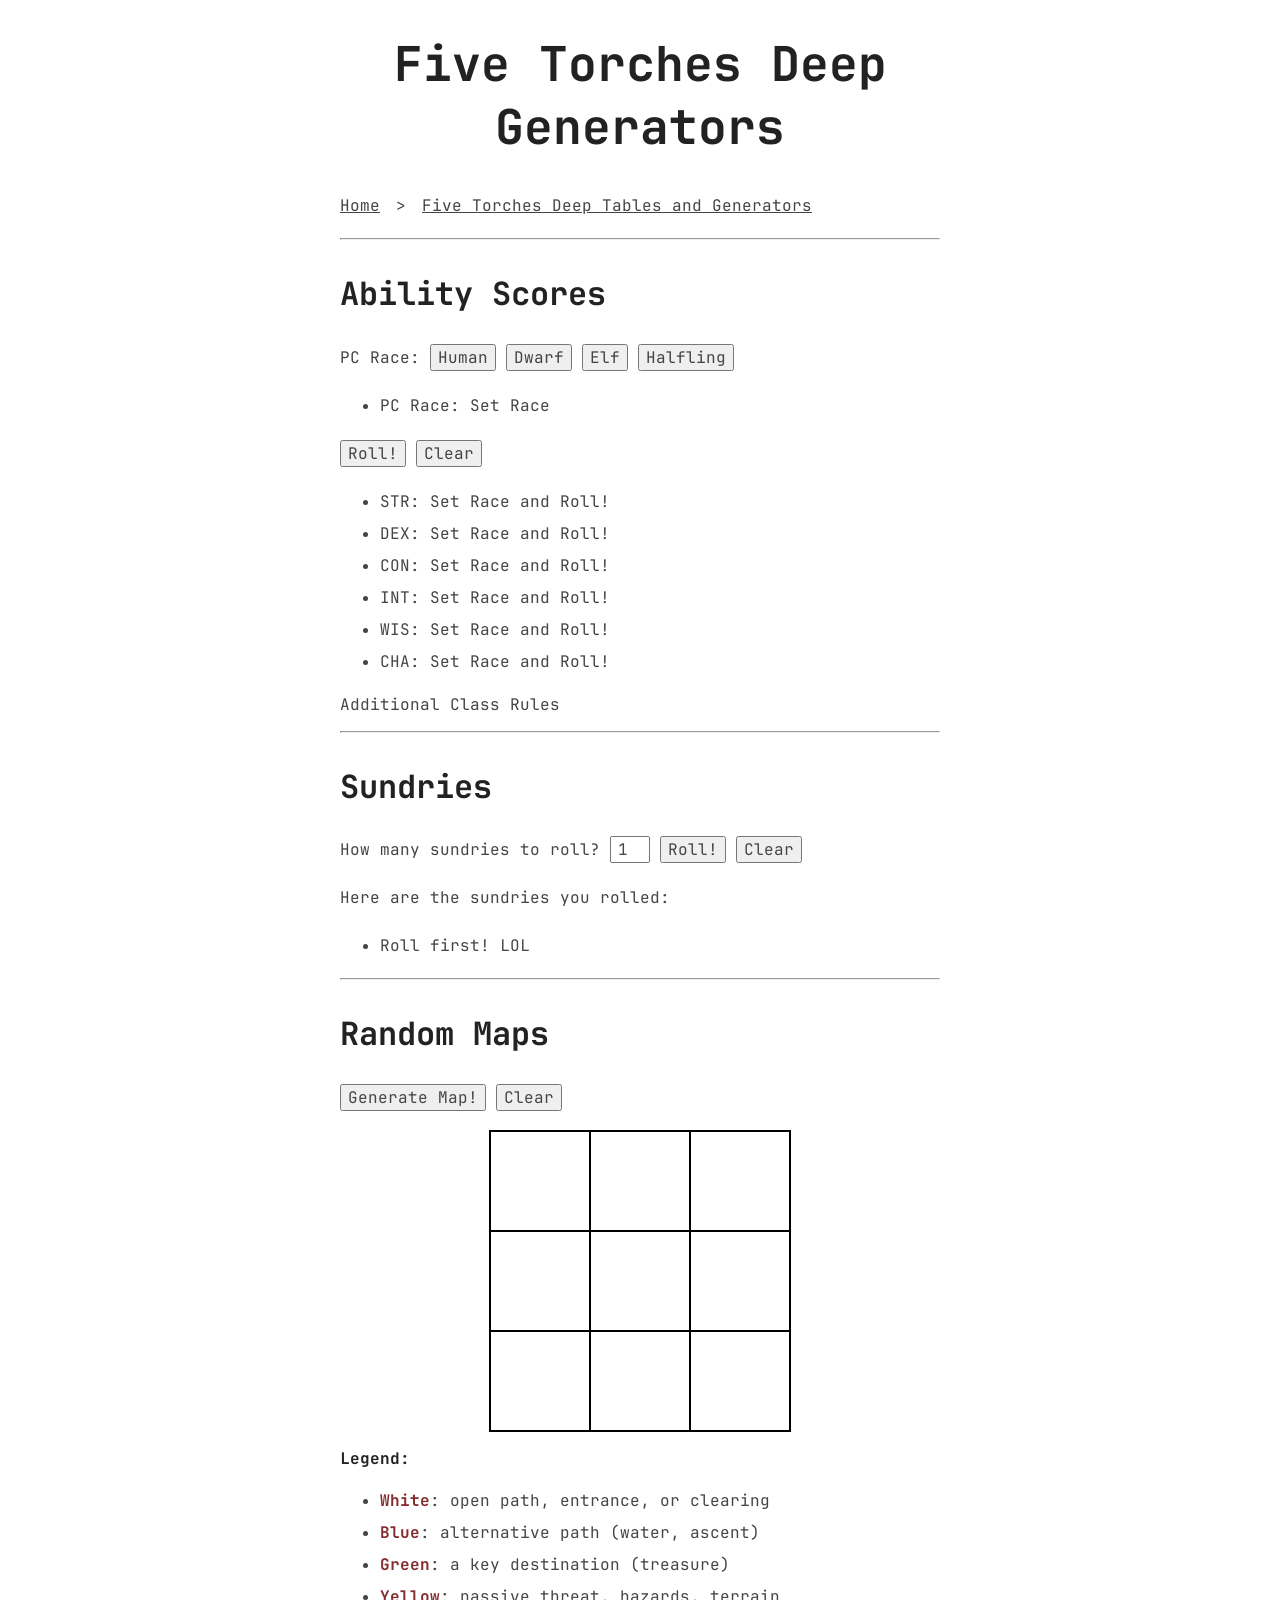
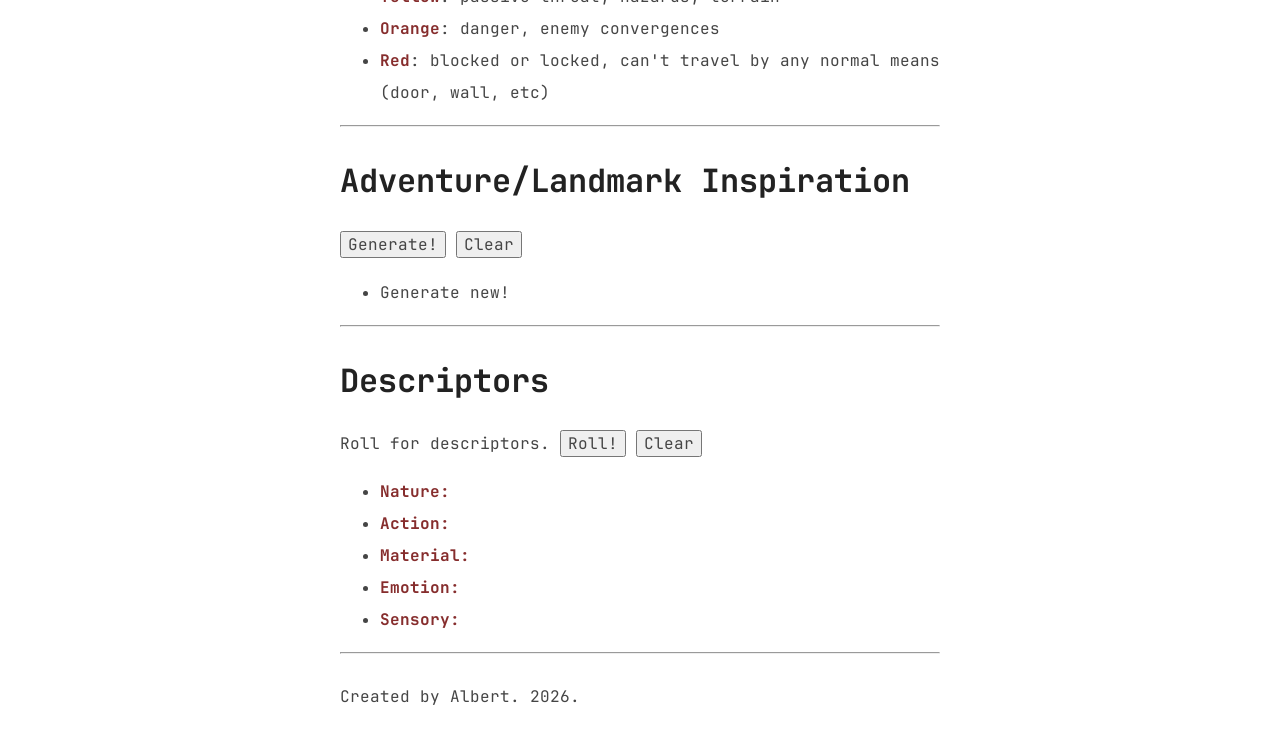
==== 5TD.html @ 1675619d "Aesthetic Clean-ups and New Dropdowns" ====
<!DOCTYPE html>
<html>
    <head>
        <meta charset="utf-8">
        <meta http-equiv="X-UA-Compatible" content="IE=edge">
        <title>Five Torches Deep Generators</title>
        <meta name="viewport" content="width=device-width, initial-scale=1">
        <link rel="stylesheet" href="Styles/JetBrains Mono.css">
        <link rel="stylesheet" href="Styles/style.css">
        <link rel="stylesheet" href="Styles/Blobmoji.css">
        <script type="text/javascript" src="Generators/5td-PCStat.js"></script>
        <script type="text/javascript" src="Generators/5td-mapGenerator.js"></script>
        <script type="text/javascript" src="Generators/5td-sundriesTable.js"></script>
        <script type="text/javascript" src="Generators/5td-inspirationGen.js"></script>
    </head>
    <body>
        <div id="wrapper">
            <h1>Five Torches Deep Generators</h1>
            <nav>
                <ul>
                    <li>
                        <a href="index.html">Home</a>
                        <ul>
                            <li class="activepage">
                                <a href="5TD.html">Five Torches Deep Tables and Generators</a>
                                <ul class="activepage-drop">
                                    <li><a href="CRGE.html">CRGE, UNE, and Bold</a></li>
                                    <li><a href="SoloDark.html">SoloDark for ShadowDark RPG</a></li>
                                </ul>
                            </li>
                        </ul>
                    </li>
                </ul>
            </nav>
            <hr>
            <div id="abilityScores">
                <h2>Ability Scores</h2>
                    <p>
                        <span class="minor-header">PC Race:</span>
                        <input type="button" value="Human" onclick="document.getElementById('raceText').innerHTML='Human';document.getElementById('raceCounter').value='1';document.getElementById('strScore').innerHTML='Set Race and Roll!';document.getElementById('dexScore').innerHTML='Set Race and Roll!';document.getElementById('conScore').innerHTML='Set Race and Roll!';document.getElementById('intScore').innerHTML='Set Race and Roll!';document.getElementById('wisScore').innerHTML='Set Race and Roll!';document.getElementById('chaScore').innerHTML='Set Race and Roll!';document.getElementById('additionalRule').innerHTML='Additional Class Rules';">
                        <input type="button" value="Dwarf" onclick="document.getElementById('raceText').innerHTML='Dwarf';document.getElementById('raceCounter').value='2';document.getElementById('strScore').innerHTML='Set Race and Roll!';document.getElementById('dexScore').innerHTML='Set Race and Roll!';document.getElementById('conScore').innerHTML='Set Race and Roll!';document.getElementById('intScore').innerHTML='Set Race and Roll!';document.getElementById('wisScore').innerHTML='Set Race and Roll!';document.getElementById('chaScore').innerHTML='Set Race and Roll!';document.getElementById('additionalRule').innerHTML='Additional Class Rules';">
                        <input type="button" value="Elf" onclick="document.getElementById('raceText').innerHTML='Elf';document.getElementById('raceCounter').value='3';document.getElementById('strScore').innerHTML='Set Race and Roll!';document.getElementById('dexScore').innerHTML='Set Race and Roll!';document.getElementById('conScore').innerHTML='Set Race and Roll!';document.getElementById('intScore').innerHTML='Set Race and Roll!';document.getElementById('wisScore').innerHTML='Set Race and Roll!';document.getElementById('chaScore').innerHTML='Set Race and Roll!';document.getElementById('additionalRule').innerHTML='Additional Class Rules';">
                        <input type="button" value="Halfling" onclick="document.getElementById('raceText').innerHTML='Halfling';document.getElementById('raceCounter').value='4';document.getElementById('strScore').innerHTML='Set Race and Roll!';document.getElementById('dexScore').innerHTML='Set Race and Roll!';document.getElementById('conScore').innerHTML='Set Race and Roll!';document.getElementById('intScore').innerHTML='Set Race and Roll!';document.getElementById('wisScore').innerHTML='Set Race and Roll!';document.getElementById('chaScore').innerHTML='Set Race and Roll!';document.getElementById('additionalRule').innerHTML='Additional Class Rules';">
                        <ul>
                            <li>PC Race: <span id="raceText">Set Race</span><input type="number" id="raceCounter" style="visibility: hidden;" value="0" min="0"></li>
                        </ul>
                    </p>
                    <p>
                        <input type="button" value="Roll!" onclick="RaceStats(document.getElementById('raceCounter').value)">
                        <input type="button" value="Clear"  onclick="document.getElementById('raceText').innerHTML='Set Race';document.getElementById('raceCounter').value='0';document.getElementById('strScore').innerHTML='Set Race and Roll!';document.getElementById('dexScore').innerHTML='Set Race and Roll!';document.getElementById('conScore').innerHTML='Set Race and Roll!';document.getElementById('intScore').innerHTML='Set Race and Roll!';document.getElementById('wisScore').innerHTML='Set Race and Roll!';document.getElementById('chaScore').innerHTML='Set Race and Roll!';document.getElementById('additionalRule').innerHTML='Additional Class Rules';">
                    </p>
                    <p>
                        <ul>
                            <li>STR: <span id="strScore">Set Race and Roll!</span></li>
                            <li>DEX: <span id="dexScore">Set Race and Roll!</span></li>
                            <li>CON: <span id="conScore">Set Race and Roll!</span></li>
                            <li>INT: <span id="intScore">Set Race and Roll!</span></li>
                            <li>WIS: <span id="wisScore">Set Race and Roll!</span></li>
                            <li>CHA: <span id="chaScore">Set Race and Roll!</span></li>
                        </ul>
                        <span id="additionalRule">Additional Class Rules</span>
                    </p>
            </div>
            <hr>
            <div id="SundriesSection">
                <h2>Sundries</h2>
                <p>
                    How many sundries to roll?
                    <input type="number" min="1" id="sundryNumber" value="1">
                    <input type="button" value="Roll!" onclick="document.getElementById('sundriesCreated').innerHTML='';rollSundries(document.getElementById('sundryNumber').value)">
                    <input type="button" value="Clear" onclick="document.getElementById('sundryNumber').value='1';document.getElementById('sundriesCreated').innerHTML='<li>Roll first! LOL</li>'">
                </p>
                <p>
                    Here are the sundries you rolled:
                    <ul id="sundriesCreated">
                        <li>Roll first! LOL</li>
                    </ul>
                </p>
            </div>
            <hr>
            <div id="randomMap">
                <h2>Random Maps</h2>
                <p>
                    <input type="button" value="Generate Map!" onclick="generateMAP();">
                    <input type="button" value="Clear" onclick="clearMAP();">
                    <div id="boxMap">
                        <div id="map1"></div>
                        <div id="map2"></div>
                        <div id="map3"></div>
                        <div id="map4"></div>
                        <div id="map5"></div>
                        <div id="map6"></div>
                        <div id="map7"></div>
                        <div id="map8"></div>
                        <div id="map9"></div>
                    </div>
                </p>
                <p>
                    <h3>Legend:</h3>
                    <ul>
                        <li><b>White</b>: open path, entrance, or clearing</li>
                        <li><b>Blue</b>: alternative path (water, ascent)</li>
                        <li><b>Green</b>: a key destination (treasure)</li>
                        <li><b>Yellow</b>: passive threat, hazards, terrain</li>
                        <li><b>Orange</b>: danger, enemy convergences</li>
                        <li><b>Red</b>: blocked or locked, can't travel by any normal means (door, wall, etc)</li>
                    </ul>
                </p>
            </div>
            <hr>
            <div id="inspoGenerator">
                <h2>Adventure/Landmark Inspiration</h2>
                <p>
                    <input type="button" value="Generate!" onclick="inspoGen()">
                    <input type="button" value="Clear" onclick="document.getElementById('inspoRes').innerHTML = 'Generate new!';">
                    <ul>
                        <li id="inspoRes">Generate new!</li>
                    </ul>
                </p>
            </div>
            <hr>
            <div id="descriptSect">
                <h2>Descriptors</h2>
                <p>
                    Roll for descriptors.
                    <input type="button" value="Roll!" onclick="descGen();">
                    <input type="button" value="Clear" onclick="clearDesc();">
                    <ul>
                        <li><b>Nature: </b><span id="natureDesc"></span></li>
                        <li><b>Action: </b><span id="actionDesc"></span></li>
                        <li><b>Material: </b><span id="materDesc"></span></li>
                        <li><b>Emotion: </b><span id="emoteDesc"></span></li>
                        <li><b>Sensory: </b><span id="senseDesc"></span></li>
                    </ul>
                </p>
            </div>
            <hr>
            <footer>
                Created by Albert. 2026.
            </footer>
        </div>
    </body>
</html>
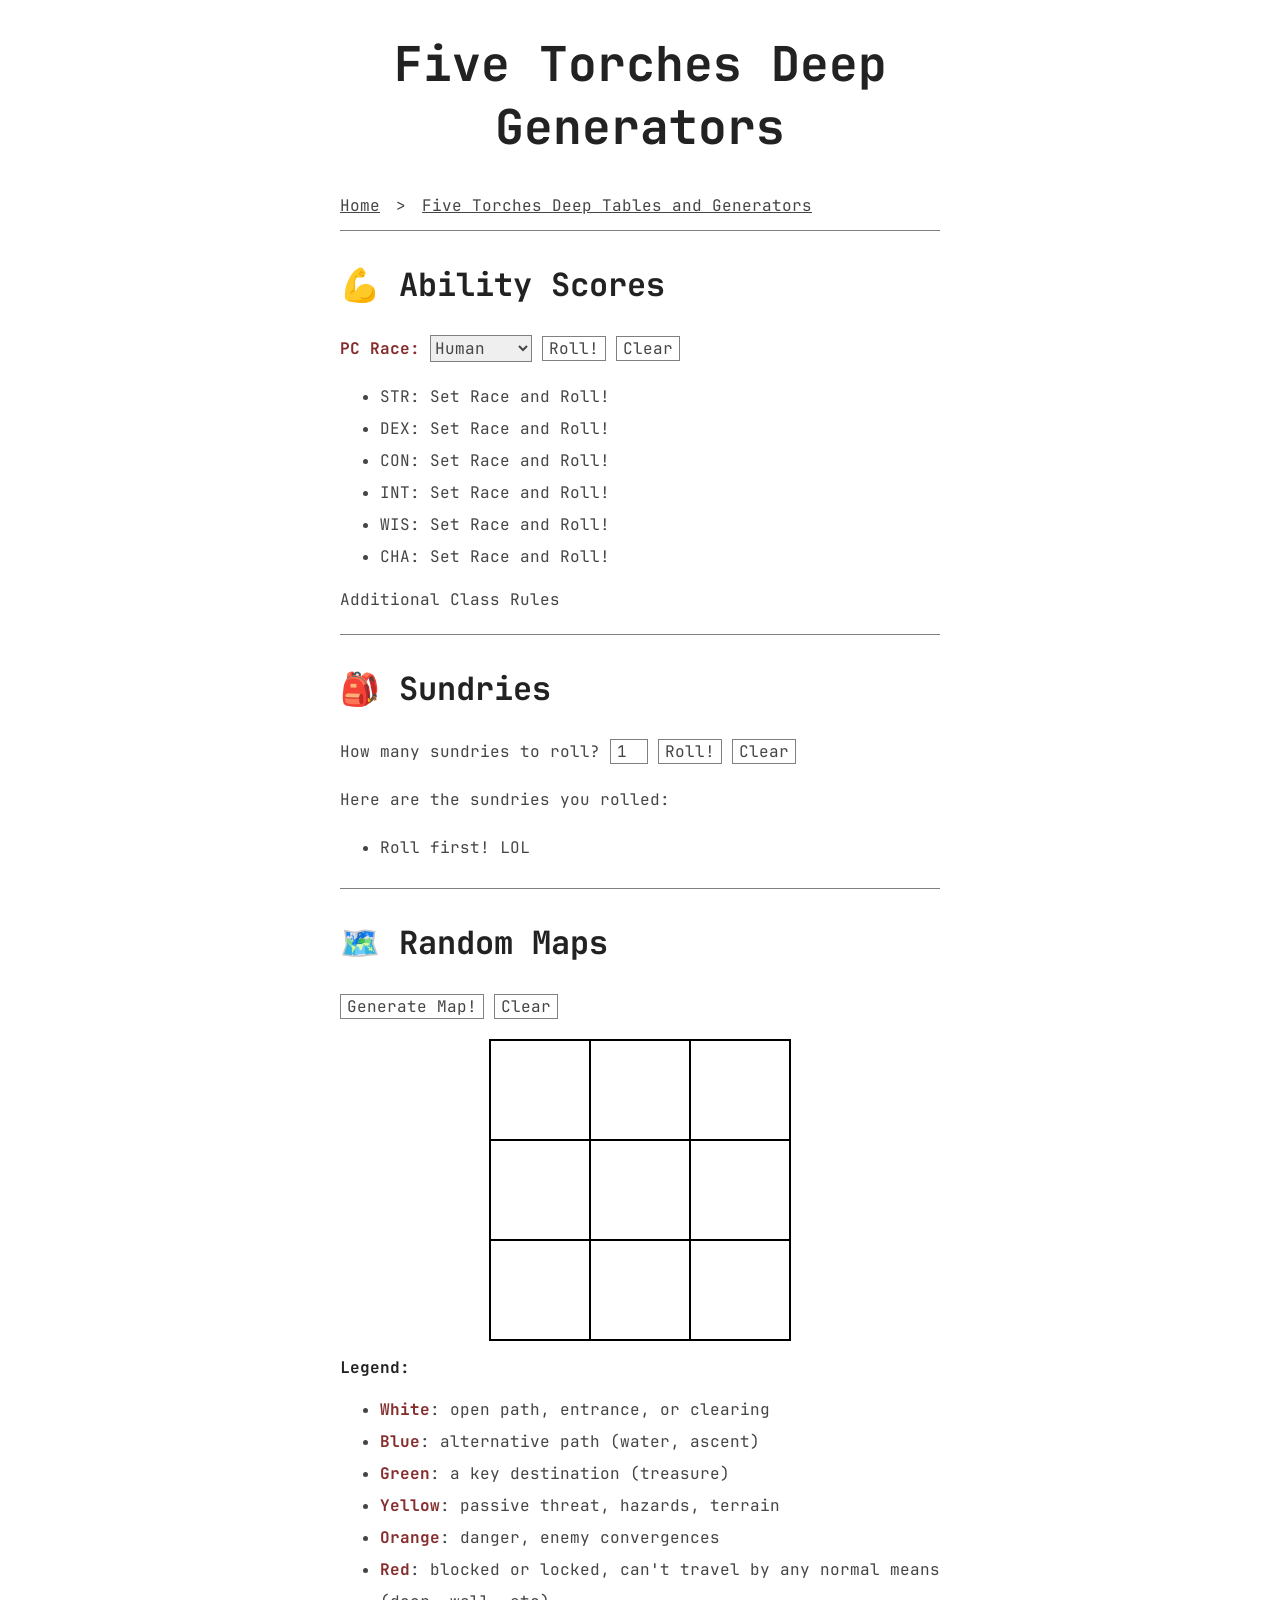
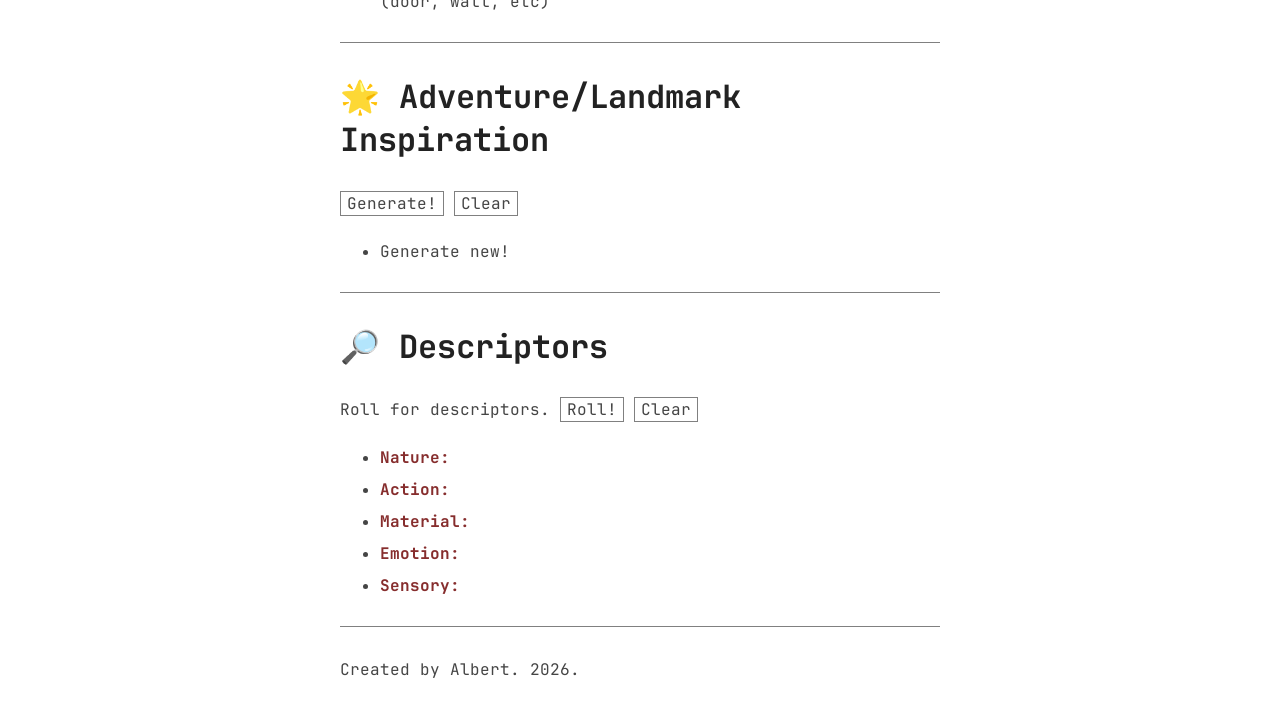
==== commit 2483f8db: "Format Changes // CSS Cleanup" ====
--- a/5TD.html
+++ b/5TD.html
@@ -13,57 +13,55 @@
         <script type="text/javascript" src="Generators/5td-sundriesTable.js"></script>
         <script type="text/javascript" src="Generators/5td-inspirationGen.js"></script>
     </head>
+    <header>
+        <h1>Five Torches Deep Generators</h1>
+        <nav>
+            <ul>
+                <li>
+                    <a href="index.html">Home</a>
+                    <ul>
+                        <li class="activepage">
+                            <a href="5TD.html">Five Torches Deep Tables and Generators</a>
+                            <ul class="dropdown">
+                                <li><a href="Common.html">Commonly Used Generators</a></li>
+                                <li><a href="CRGE.html">CRGE, UNE, and Bold</a></li>
+                                <li><a href="SoloDark.html">SoloDark for ShadowDark RPG</a></li>
+                            </ul>
+                        </li>
+                    </ul>
+                </li>
+            </ul>
+        </nav>
+    </header>
     <body>
-        <div id="wrapper">
-            <h1>Five Torches Deep Generators</h1>
-            <nav>
-                <ul>
-                    <li>
-                        <a href="index.html">Home</a>
-                        <ul>
-                            <li class="activepage">
-                                <a href="5TD.html">Five Torches Deep Tables and Generators</a>
-                                <ul class="activepage-drop">
-                                    <li><a href="CRGE.html">CRGE, UNE, and Bold</a></li>
-                                    <li><a href="SoloDark.html">SoloDark for ShadowDark RPG</a></li>
-                                </ul>
-                            </li>
-                        </ul>
-                    </li>
-                </ul>
-            </nav>
-            <hr>
-            <div id="abilityScores">
-                <h2>Ability Scores</h2>
-                    <p>
-                        <span class="minor-header">PC Race:</span>
-                        <input type="button" value="Human" onclick="document.getElementById('raceText').innerHTML='Human';document.getElementById('raceCounter').value='1';document.getElementById('strScore').innerHTML='Set Race and Roll!';document.getElementById('dexScore').innerHTML='Set Race and Roll!';document.getElementById('conScore').innerHTML='Set Race and Roll!';document.getElementById('intScore').innerHTML='Set Race and Roll!';document.getElementById('wisScore').innerHTML='Set Race and Roll!';document.getElementById('chaScore').innerHTML='Set Race and Roll!';document.getElementById('additionalRule').innerHTML='Additional Class Rules';">
-                        <input type="button" value="Dwarf" onclick="document.getElementById('raceText').innerHTML='Dwarf';document.getElementById('raceCounter').value='2';document.getElementById('strScore').innerHTML='Set Race and Roll!';document.getElementById('dexScore').innerHTML='Set Race and Roll!';document.getElementById('conScore').innerHTML='Set Race and Roll!';document.getElementById('intScore').innerHTML='Set Race and Roll!';document.getElementById('wisScore').innerHTML='Set Race and Roll!';document.getElementById('chaScore').innerHTML='Set Race and Roll!';document.getElementById('additionalRule').innerHTML='Additional Class Rules';">
-                        <input type="button" value="Elf" onclick="document.getElementById('raceText').innerHTML='Elf';document.getElementById('raceCounter').value='3';document.getElementById('strScore').innerHTML='Set Race and Roll!';document.getElementById('dexScore').innerHTML='Set Race and Roll!';document.getElementById('conScore').innerHTML='Set Race and Roll!';document.getElementById('intScore').innerHTML='Set Race and Roll!';document.getElementById('wisScore').innerHTML='Set Race and Roll!';document.getElementById('chaScore').innerHTML='Set Race and Roll!';document.getElementById('additionalRule').innerHTML='Additional Class Rules';">
-                        <input type="button" value="Halfling" onclick="document.getElementById('raceText').innerHTML='Halfling';document.getElementById('raceCounter').value='4';document.getElementById('strScore').innerHTML='Set Race and Roll!';document.getElementById('dexScore').innerHTML='Set Race and Roll!';document.getElementById('conScore').innerHTML='Set Race and Roll!';document.getElementById('intScore').innerHTML='Set Race and Roll!';document.getElementById('wisScore').innerHTML='Set Race and Roll!';document.getElementById('chaScore').innerHTML='Set Race and Roll!';document.getElementById('additionalRule').innerHTML='Additional Class Rules';">
-                        <ul>
-                            <li>PC Race: <span id="raceText">Set Race</span><input type="number" id="raceCounter" style="visibility: hidden;" value="0" min="0"></li>
-                        </ul>
-                    </p>
-                    <p>
-                        <input type="button" value="Roll!" onclick="RaceStats(document.getElementById('raceCounter').value)">
-                        <input type="button" value="Clear"  onclick="document.getElementById('raceText').innerHTML='Set Race';document.getElementById('raceCounter').value='0';document.getElementById('strScore').innerHTML='Set Race and Roll!';document.getElementById('dexScore').innerHTML='Set Race and Roll!';document.getElementById('conScore').innerHTML='Set Race and Roll!';document.getElementById('intScore').innerHTML='Set Race and Roll!';document.getElementById('wisScore').innerHTML='Set Race and Roll!';document.getElementById('chaScore').innerHTML='Set Race and Roll!';document.getElementById('additionalRule').innerHTML='Additional Class Rules';">
-                    </p>
-                    <p>
-                        <ul>
-                            <li>STR: <span id="strScore">Set Race and Roll!</span></li>
-                            <li>DEX: <span id="dexScore">Set Race and Roll!</span></li>
-                            <li>CON: <span id="conScore">Set Race and Roll!</span></li>
-                            <li>INT: <span id="intScore">Set Race and Roll!</span></li>
-                            <li>WIS: <span id="wisScore">Set Race and Roll!</span></li>
-                            <li>CHA: <span id="chaScore">Set Race and Roll!</span></li>
-                        </ul>
-                        <span id="additionalRule">Additional Class Rules</span>
-                    </p>
-            </div>
-            <hr>
-            <div id="SundriesSection">
-                <h2>Sundries</h2>
+        <main>
+            <section>
+                <h2>💪 Ability Scores</h2>
+                <p>
+                    <label for="raceCounter">PC Race:</label>
+                    <select name="raceCounter" id="raceCounter">
+                        <option value="1" selected>Human</option>
+                        <option value="2">Dwarf</option>
+                        <option value="3">Elf</option>
+                        <option value="4">Halfling</option>
+                    </select>
+                    <input type="button" value="Roll!" onclick="RaceStats(document.getElementById('raceCounter').value)">
+                    <input type="button" value="Clear"  onclick="document.getElementById('raceCounter').value='1';document.getElementById('strScore').innerHTML='Set Race and Roll!';document.getElementById('dexScore').innerHTML='Set Race and Roll!';document.getElementById('conScore').innerHTML='Set Race and Roll!';document.getElementById('intScore').innerHTML='Set Race and Roll!';document.getElementById('wisScore').innerHTML='Set Race and Roll!';document.getElementById('chaScore').innerHTML='Set Race and Roll!';document.getElementById('additionalRule').innerHTML='Additional Class Rules';">
+                </p>
+                <p>
+                    <ul>
+                        <li>STR: <span id="strScore">Set Race and Roll!</span></li>
+                        <li>DEX: <span id="dexScore">Set Race and Roll!</span></li>
+                        <li>CON: <span id="conScore">Set Race and Roll!</span></li>
+                        <li>INT: <span id="intScore">Set Race and Roll!</span></li>
+                        <li>WIS: <span id="wisScore">Set Race and Roll!</span></li>
+                        <li>CHA: <span id="chaScore">Set Race and Roll!</span></li>
+                    </ul>
+                    <span id="additionalRule">Additional Class Rules</span>
+                </p>
+            </section>
+            <section>
+                <h2>🎒 Sundries</h2>
                 <p>
                     How many sundries to roll?
                     <input type="number" min="1" id="sundryNumber" value="1">
@@ -76,10 +74,9 @@
                         <li>Roll first! LOL</li>
                     </ul>
                 </p>
-            </div>
-            <hr>
-            <div id="randomMap">
-                <h2>Random Maps</h2>
+            </section>
+            <section>
+                <h2>🗺️ Random Maps</h2>
                 <p>
                     <input type="button" value="Generate Map!" onclick="generateMAP();">
                     <input type="button" value="Clear" onclick="clearMAP();">
@@ -106,10 +103,9 @@
                         <li><b>Red</b>: blocked or locked, can't travel by any normal means (door, wall, etc)</li>
                     </ul>
                 </p>
-            </div>
-            <hr>
-            <div id="inspoGenerator">
-                <h2>Adventure/Landmark Inspiration</h2>
+            </section>
+            <section>
+                <h2>🌟 Adventure/Landmark Inspiration</h2>
                 <p>
                     <input type="button" value="Generate!" onclick="inspoGen()">
                     <input type="button" value="Clear" onclick="document.getElementById('inspoRes').innerHTML = 'Generate new!';">
@@ -117,10 +113,9 @@
                         <li id="inspoRes">Generate new!</li>
                     </ul>
                 </p>
-            </div>
-            <hr>
-            <div id="descriptSect">
-                <h2>Descriptors</h2>
+            </section>
+            <section>
+                <h2>🔎 Descriptors</h2>
                 <p>
                     Roll for descriptors.
                     <input type="button" value="Roll!" onclick="descGen();">
@@ -133,11 +128,10 @@
                         <li><b>Sensory: </b><span id="senseDesc"></span></li>
                     </ul>
                 </p>
-            </div>
-            <hr>
+            </section>
             <footer>
                 Created by Albert. 2026.
             </footer>
-        </div>
+        </main>
     </body>
 </html>
--- a/Styles/style.css
+++ b/Styles/style.css
@@ -45,6 +45,13 @@
     margin: 1rem 0;
 }
 
+header,
+section {
+    border-bottom: 1px solid grey;
+    padding-bottom: 0.5em;
+    margin-bottom: 0.5em;
+}
+
 footer {
     margin: 2rem 0;
 }
@@ -86,6 +93,7 @@
 
 nav ul {
     padding: 0;
+    margin: 0;
 }
 
 nav ul li ul li::before {
@@ -108,17 +116,19 @@
     position: relative;
 }
 
-.activepage-drop {
+.dropdown {
     position: absolute;
     top: 100%;
     left: -1em;
     background-color: white;
     z-index: 1;
     box-shadow: 0px 5px 5px gray;
-    display: none;
+    visibility: hidden;
     padding-bottom: 1em;
     padding-right: 2em;
     width: 100%;
+    max-height: 0;
+    transition: max-height 1s ease-out;
 }
 
 label {
@@ -126,8 +136,9 @@
     font-weight: bolder;
 }
 
-.activepage:hover > .activepage-drop {
-    display: block;
+.activepage:hover > .dropdown {
+    visibility: visible;
+    max-height: 300px;
 }
 
 input[type="number"] {
@@ -135,8 +146,25 @@
     text-align: center;
 }
 
+input[type="button"],
+button {
+    background-color: transparent;
+    border: 1px solid grey;
+    cursor: pointer;
+}
+
+input {
+    border: 1px solid grey;
+}
+
+select {
+    border: 1px solid grey;
+    padding: 1px 0;
+    cursor: pointer;
+}
+
 @media screen and (max-width: 616px) {
-    #wrapper {
+    main {
         margin: 0 1rem;
     }
 
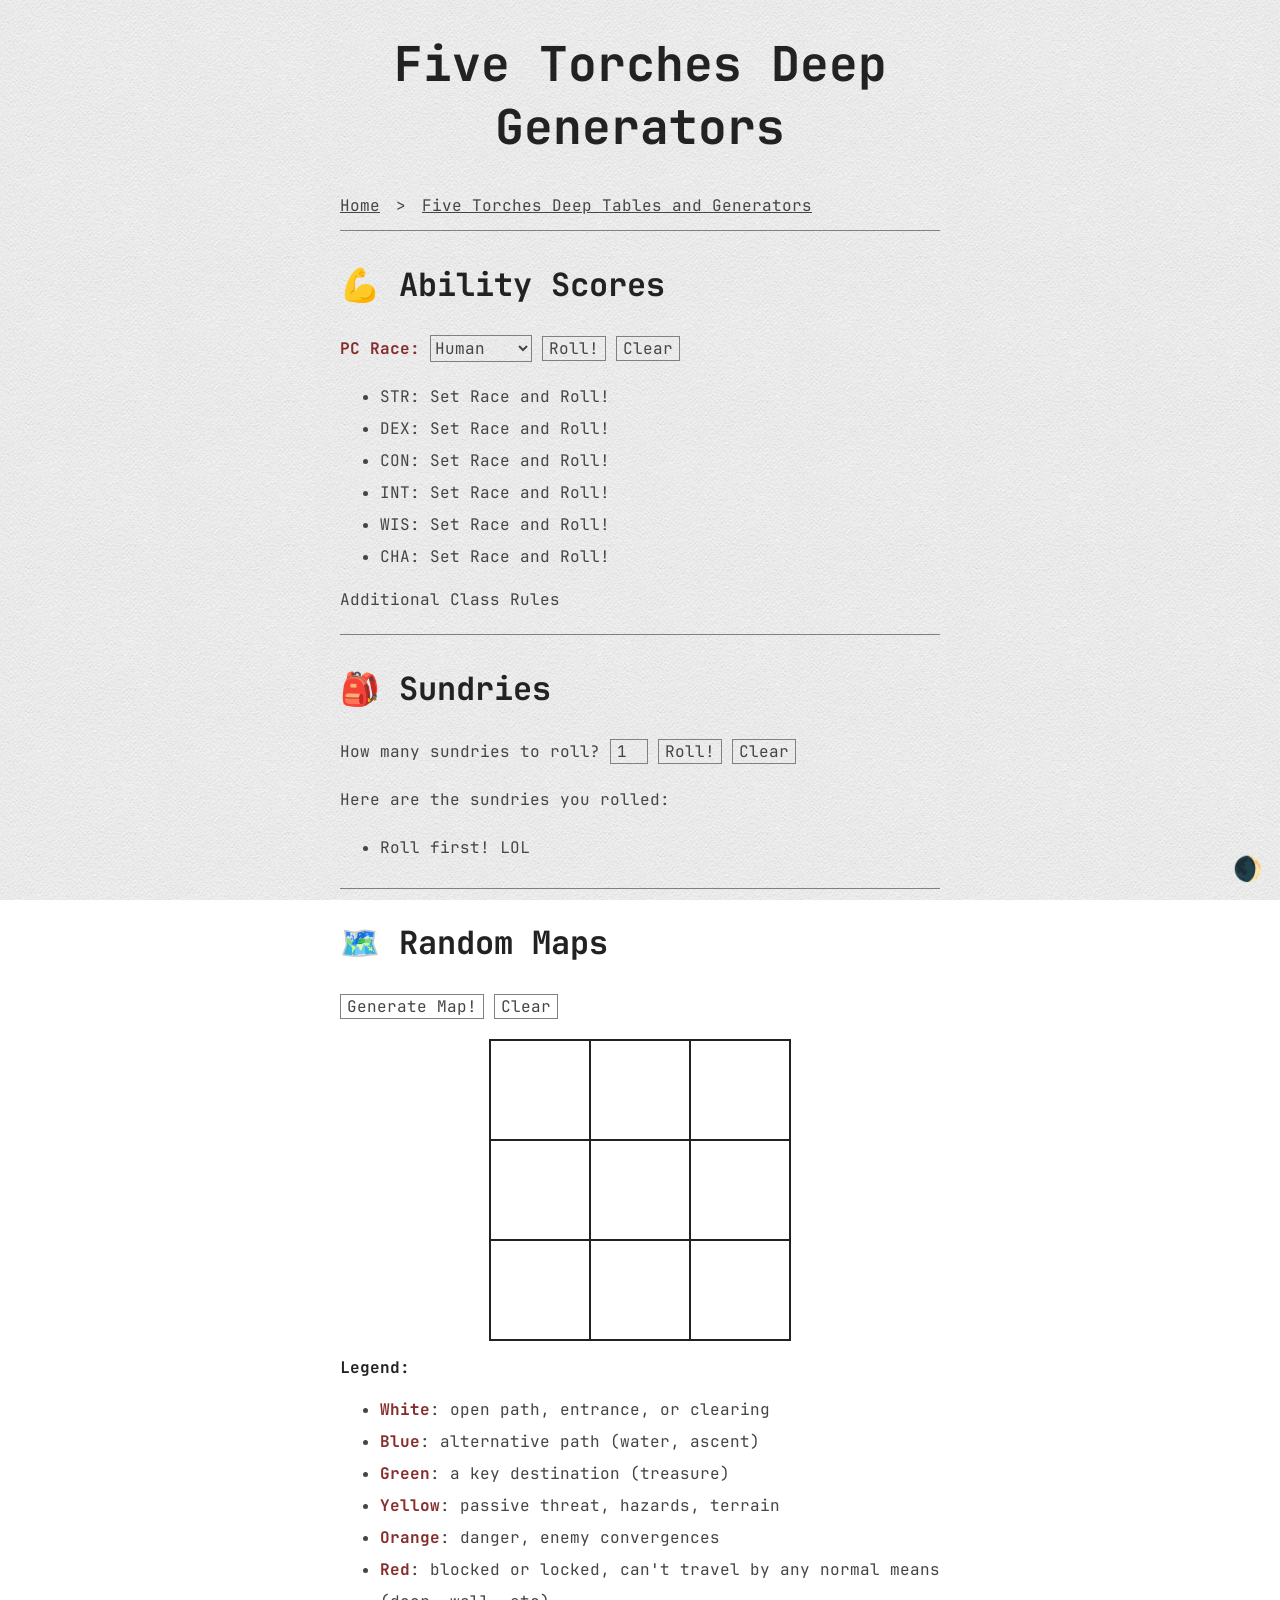
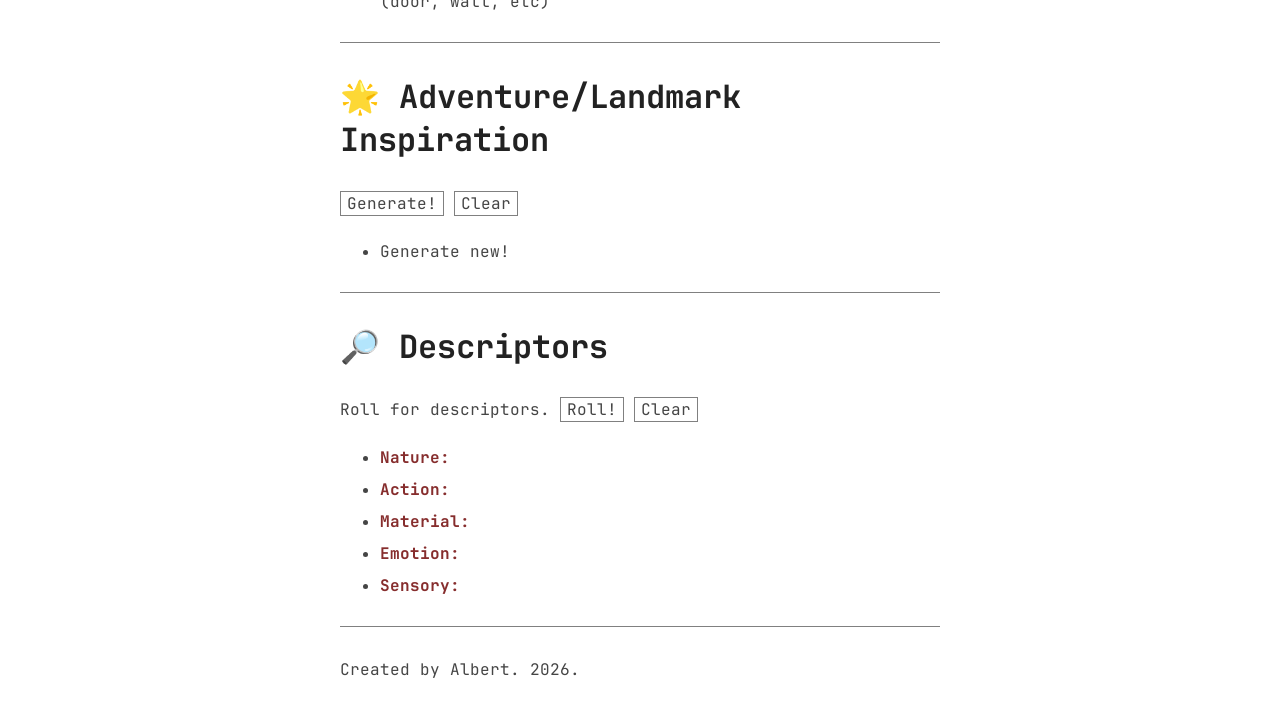
==== commit b9ed576a: "themes button" ====
--- a/5TD.html
+++ b/5TD.html
@@ -24,7 +24,7 @@
                             <a href="5TD.html">Five Torches Deep Tables and Generators</a>
                             <ul class="dropdown">
                                 <li><a href="Common.html">Commonly Used Generators</a></li>
-                                <li><a href="CRGE.html">CRGE, UNE, and Bold</a></li>
+                                <li><a href="CRGE.html">CRGE, UNE, and BOLD</a></li>
                                 <li><a href="SoloDark.html">SoloDark for ShadowDark RPG</a></li>
                             </ul>
                         </li>
@@ -65,6 +65,7 @@
                 <p>
                     How many sundries to roll?
                     <input type="number" min="1" id="sundryNumber" value="1">
+                    <br class="optbreak">
                     <input type="button" value="Roll!" onclick="document.getElementById('sundriesCreated').innerHTML='';rollSundries(document.getElementById('sundryNumber').value)">
                     <input type="button" value="Clear" onclick="document.getElementById('sundryNumber').value='1';document.getElementById('sundriesCreated').innerHTML='<li>Roll first! LOL</li>'">
                 </p>
@@ -118,6 +119,7 @@
                 <h2>🔎 Descriptors</h2>
                 <p>
                     Roll for descriptors.
+                    <br class="optbreak">
                     <input type="button" value="Roll!" onclick="descGen();">
                     <input type="button" value="Clear" onclick="clearDesc();">
                     <ul>
@@ -133,5 +135,7 @@
                 Created by Albert. 2026.
             </footer>
         </main>
+        <div class="toggle" id="toggle" onclick="toggleDark()">🌒</div>
+        <script src="Styles/toggle.js" defer></script>
     </body>
 </html>
--- a/Styles/style.css
+++ b/Styles/style.css
@@ -1,7 +1,28 @@
+:root {
+    --white: #FFFFFF;
+    --text: #454545;
+    --black: #222;
+    --red: #862D2D;
+    --blend: multiply;
+    --opacity: 1;
+}
+
+html.dark {
+    --white: #222;
+    --text: #ccc;
+    --black: #ddd;
+    --red: rgb(200, 75, 75);
+    --blend: overlay;
+    --opacity: 0.5;
+}
+
 * {
     font-family: "JetBrains Mono", "Blobs", "Blobmoji";
-    color: #454545;
+    color: var(--text);
     font-size: 1rem;
+    transition: color 300ms ease,
+    border 300ms ease,
+    background-color 300ms ease;
 }
 
 html {
@@ -11,15 +32,38 @@
 body {
     max-width: 600px;
     margin: 0 auto;
+    position: relative;
+    background-color: var(--white);
+}
+
+body::before,
+body::after {
+    content: "";
+    position: fixed;
+    inset: 0;
+    pointer-events: none;
+    z-index: -1;
+}
+
+body::before {
+    background-image: url("image.png");
+    background-repeat: repeat;
+    opacity: var(--opacity);
+    mix-blend-mode: normal;
+}
+
+body::after {
+    background-color: var(--white);
+    mix-blend-mode: var(--blend);
 }
 
 h1 {
     text-align: center;
-    color: #222;
+    color: var(--black);
 }
 
 h2, h3, h4, h5, h6 {
-    color: #222;
+    color: var(--black);
 }
 
 .numberInput {
@@ -37,7 +81,7 @@
 }
 
 b {
-    color: #862D2D;
+    color: var(--red);
 }
 
 p {
@@ -81,14 +125,14 @@
     height: 300px;
     grid-template-columns: repeat(3, 1fr);
     grid-template-rows: repeat(3, 1fr);
-    border: 1px solid #000;
+    border: 1px solid var(--black);
     margin: 0 auto;
 }
 
 #boxMap div {
-    border: 1px solid #000;
+    border: 1px solid var(--black);
     padding: 10px;
-    background-color: #fff;
+    background-color: var(--white);
 }
 
 nav ul {
@@ -120,25 +164,49 @@
     position: absolute;
     top: 100%;
     left: -1em;
-    background-color: white;
+    background-color: var(--white);
     z-index: 1;
-    box-shadow: 0px 5px 5px gray;
+    box-shadow: 0px 4px 8px gray;
     visibility: hidden;
     padding-bottom: 1em;
     padding-right: 2em;
     width: 100%;
     max-height: 0;
     transition: max-height 1s ease-out;
+    overflow: hidden;
+}
+
+.dropdown::before, .dropdown::after {
+    position: absolute;
+    content: "";
+    inset: 0;
+    pointer-events: none;
+    z-index: -1;
+}
+
+.dropdown::before {
+    background-image: url("image.png");
+    mix-blend-mode: normal;
+    opacity: var(--opacity);
+}
+
+.dropdown::after {
+    background-color: var(--white);
+    mix-blend-mode: var(--blend);
+}
+
+.optbreak {
+    display: none;
 }
 
 label {
-    color: #862D2D;
+    color: var(--red);
     font-weight: bolder;
 }
 
 .activepage:hover > .dropdown {
     visibility: visible;
-    max-height: 300px;
+    max-height: 500px;
 }
 
 input[type="number"] {
@@ -153,6 +221,11 @@
     cursor: pointer;
 }
 
+input[type="button"]:active,
+button:active {
+    background-color: rgba(0, 0, 0, 0.1);
+}
+
 input {
     border: 1px solid grey;
 }
@@ -163,6 +236,50 @@
     cursor: pointer;
 }
 
+#dice {
+    margin: 0;
+    border: 1px solid var(--text);
+    height: 50px;
+    width: 50px;
+    box-sizing: border-box;
+    display: flex;
+    justify-content: center;
+    align-items: center;
+    border-radius: 25px;
+}
+
+#left {
+    margin: 16px;
+    border: 1px solid var(--text);
+    display: inline-flex;
+    height: 35px;
+    width: 25px;
+    justify-content: center;
+    align-items: center;
+}
+
+input, select {
+    background-color: transparent;
+}
+
+option {
+    background-color: var(--white);
+}
+
+.toggle {
+    height: 64px;
+    width: 64px;
+    border-radius: 32px;
+    display: flex;
+    justify-content: center;
+    align-items: center;
+    position: fixed;
+    bottom: 0;
+    right: 0;
+    font-size: 24px;
+    cursor: pointer;
+}
+
 @media screen and (max-width: 616px) {
     main {
         margin: 0 1rem;
@@ -179,4 +296,20 @@
     .not-list + p {
         padding-top: 0;
     }
+
+    header {
+        margin: 0 1em;
+    }
+
+    .optbreak {
+        display: block;
+    }
+
+    nav {
+        overflow-wrap: break-word;
+    }
+
+    nav ul li ul {
+        min-width: auto;
+    }
 }
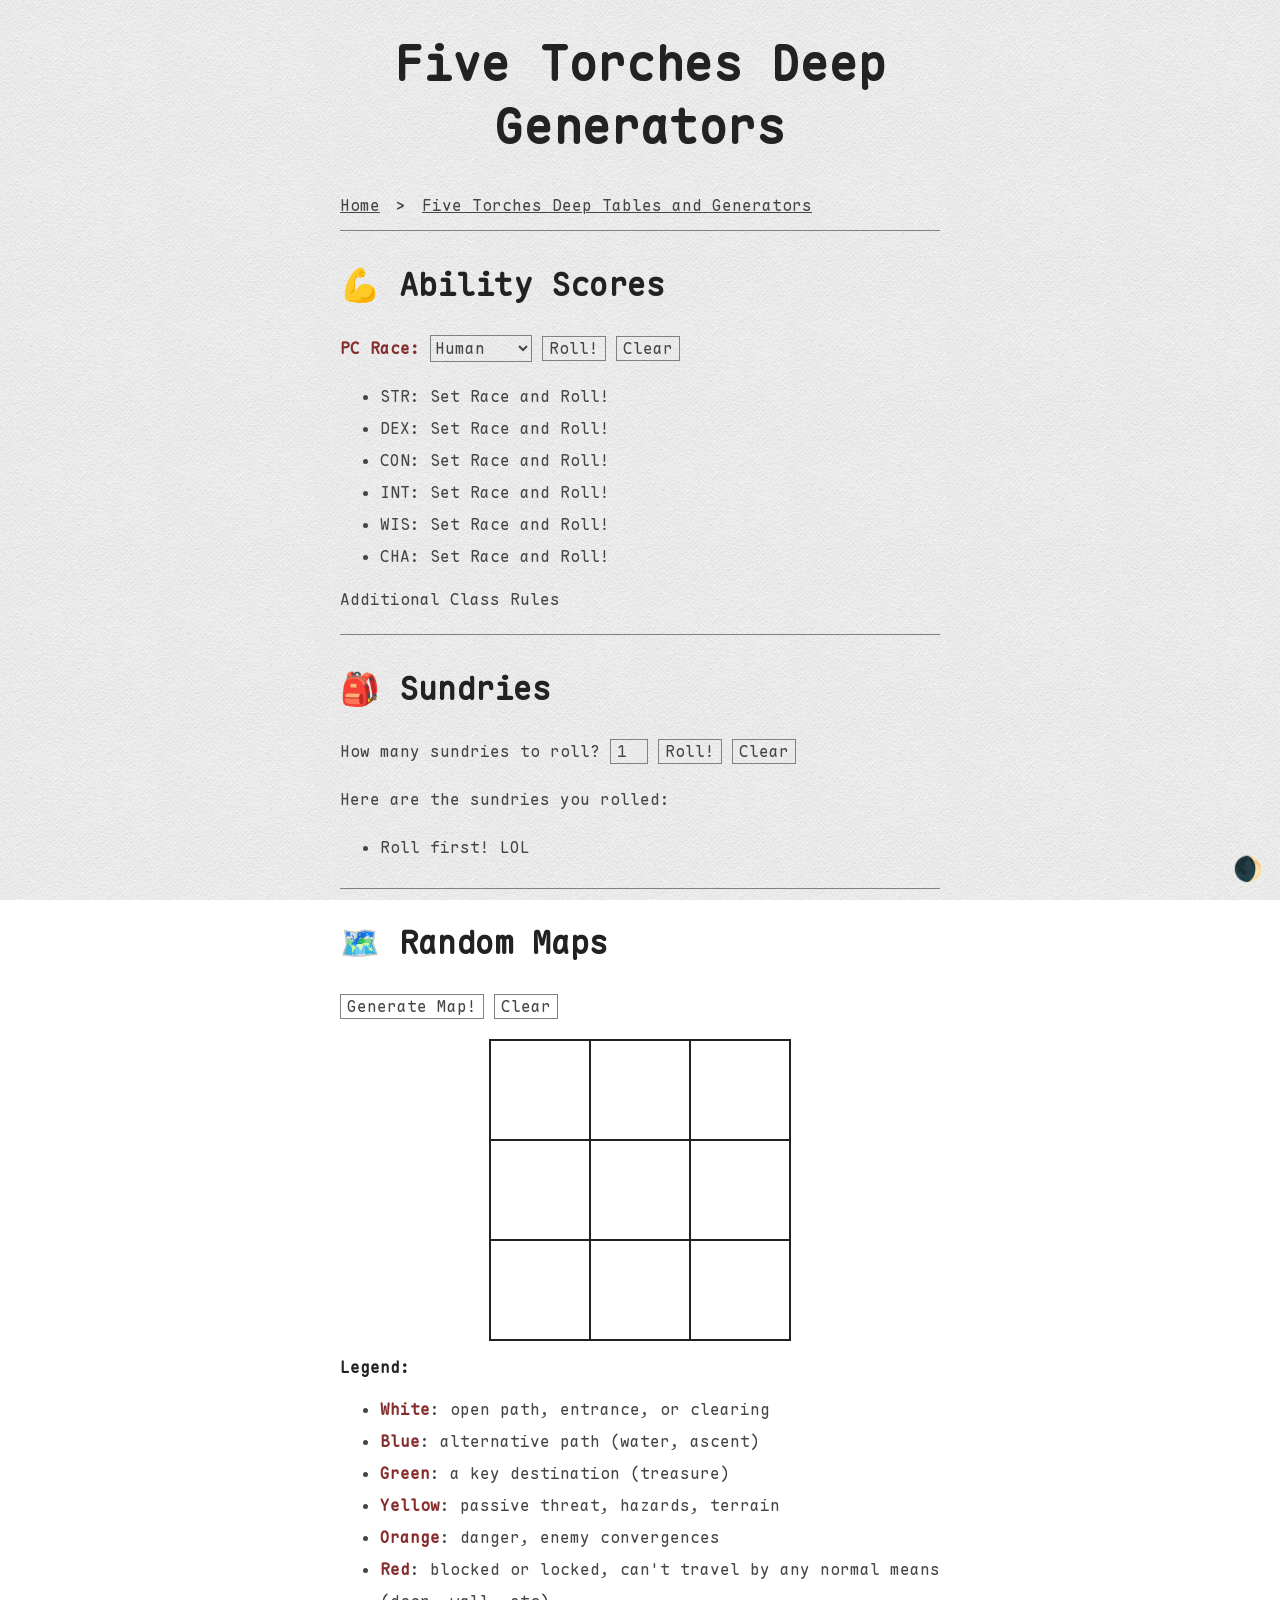
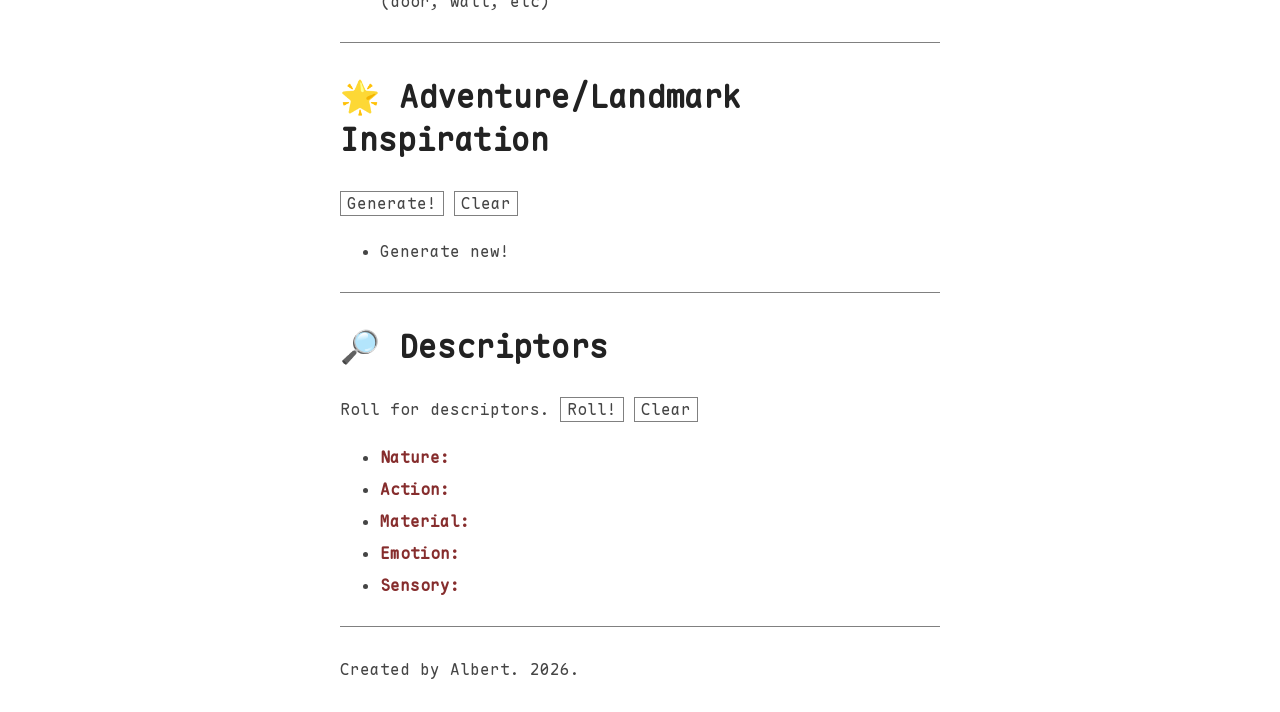
==== commit 9eb55d9d: "Aesthetics" ====
--- a/5TD.html
+++ b/5TD.html
@@ -5,9 +5,10 @@
         <meta http-equiv="X-UA-Compatible" content="IE=edge">
         <title>Five Torches Deep Generators</title>
         <meta name="viewport" content="width=device-width, initial-scale=1">
-        <link rel="stylesheet" href="Styles/JetBrains Mono.css">
+        <script src="Styles/theme-init.js"></script>
+        <link rel="stylesheet" href="Styles/Maple Mono.css">
+        <link rel="stylesheet" href="Styles/Blobmoji.css">
         <link rel="stylesheet" href="Styles/style.css">
-        <link rel="stylesheet" href="Styles/Blobmoji.css">
         <script type="text/javascript" src="Generators/5td-PCStat.js"></script>
         <script type="text/javascript" src="Generators/5td-mapGenerator.js"></script>
         <script type="text/javascript" src="Generators/5td-sundriesTable.js"></script>
--- a/Styles/Maple Mono.css
+++ b/Styles/Maple Mono.css
@@ -0,0 +1,18 @@
+@font-face {
+  font-family: "Maple Mono";
+  font-display: swap;
+  font-style: normal;
+  src: local("Maple Mono NF CN Regular"), local("Maple Mono CN Regular"), local("Maple Mono NF Regular"), local("Maple Mono Regular"), url("[data-uri]") format("woff2");
+}
+
+@font-face {
+  font-family: "Maple Mono";
+  font-display: swap;
+  font-style: italic;
+  src: local("Maple Mono NF CN Italic"), local("Maple Mono CN Italic"), local("Maple Mono NF Italic"), local("Maple Mono Italic"), url("[data-uri]") format("woff2");
+}
+
+* {
+  font-feature-settings:
+  "calt" 1;
+}
--- a/Styles/style.css
+++ b/Styles/style.css
@@ -17,7 +17,7 @@
 }
 
 * {
-    font-family: "JetBrains Mono", "Blobs", "Blobmoji";
+    font-family: "Maple Mono", "Blobs", "Blobmoji", monospace;
     color: var(--text);
     font-size: 1rem;
     transition: color 300ms ease,
@@ -280,6 +280,20 @@
     cursor: pointer;
 }
 
+::-webkit-scrollbar {
+    width: 8px;
+    height: 8px;
+}
+
+::-webkit-scrollbar-track {
+    background-color: transparent;
+}
+
+::-webkit-scrollbar-thumb {
+    border-radius: 4px;
+    background-color: grey;
+}
+
 @media screen and (max-width: 616px) {
     main {
         margin: 0 1rem;
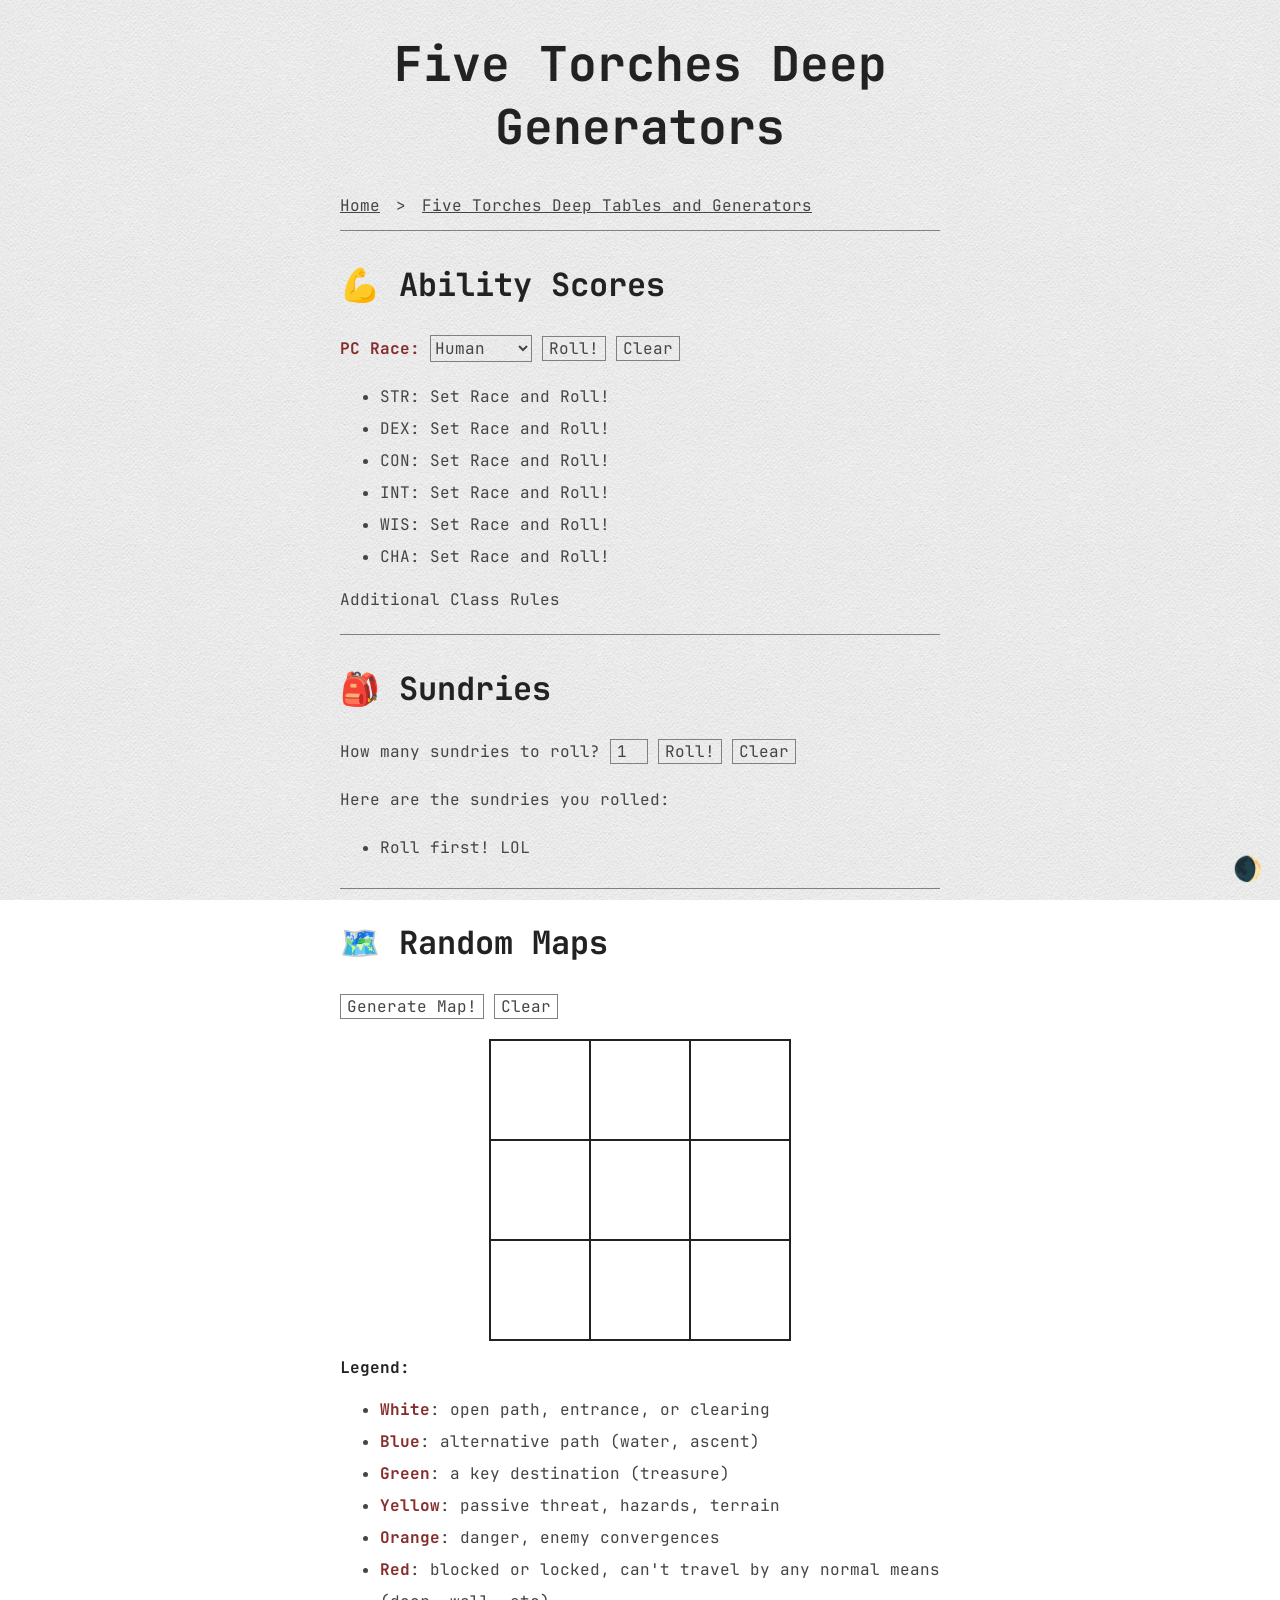
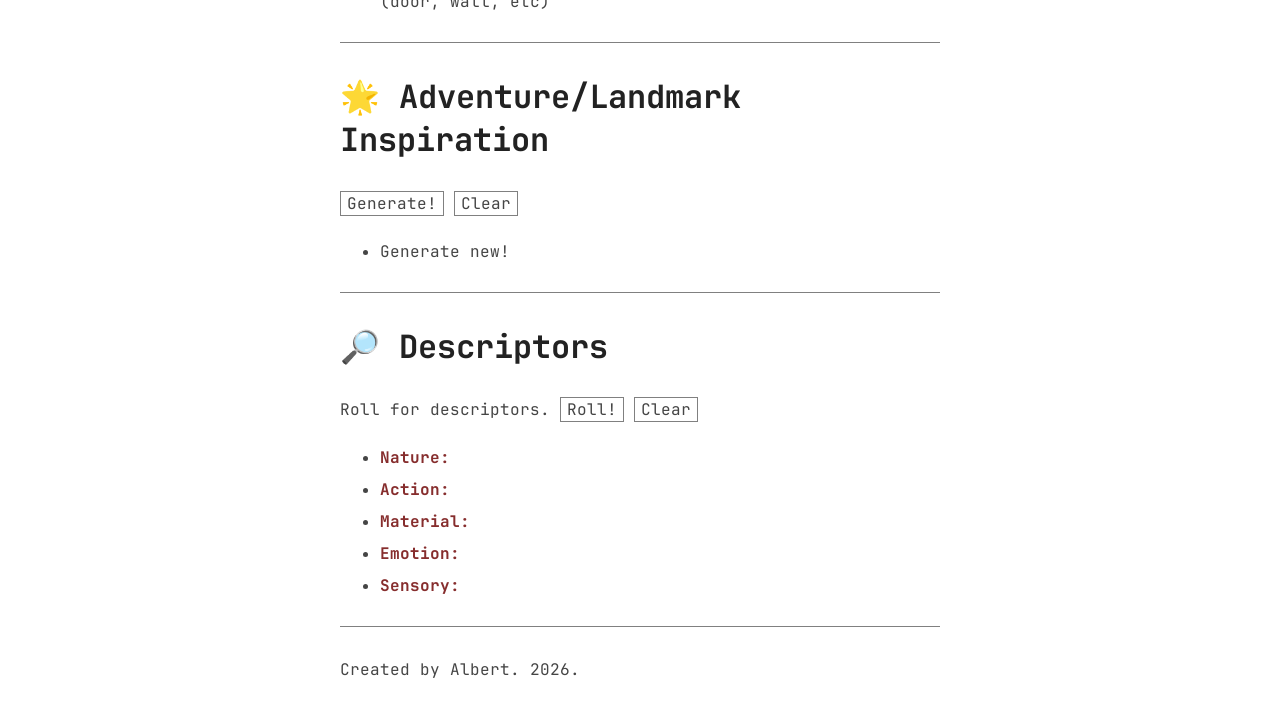
==== commit 99c49509: "Font Switch" ====
--- a/5TD.html
+++ b/5TD.html
@@ -6,7 +6,7 @@
         <title>Five Torches Deep Generators</title>
         <meta name="viewport" content="width=device-width, initial-scale=1">
         <script src="Styles/theme-init.js"></script>
-        <link rel="stylesheet" href="Styles/Maple Mono.css">
+        <link rel="stylesheet" href="Styles/JetBrains Mono.css">
         <link rel="stylesheet" href="Styles/Blobmoji.css">
         <link rel="stylesheet" href="Styles/style.css">
         <script type="text/javascript" src="Generators/5td-PCStat.js"></script>
--- a/Styles/JetBrains Mono.css
+++ b/Styles/JetBrains Mono.css
@@ -0,0 +1,15 @@
+/* JetBrains Mono Variable */
+/* Regular */
+@font-face { 
+  font-family: "JetBrains Mono";
+  font-weight: 100 900;
+  font-style: normal;
+  src: url([data-uri]